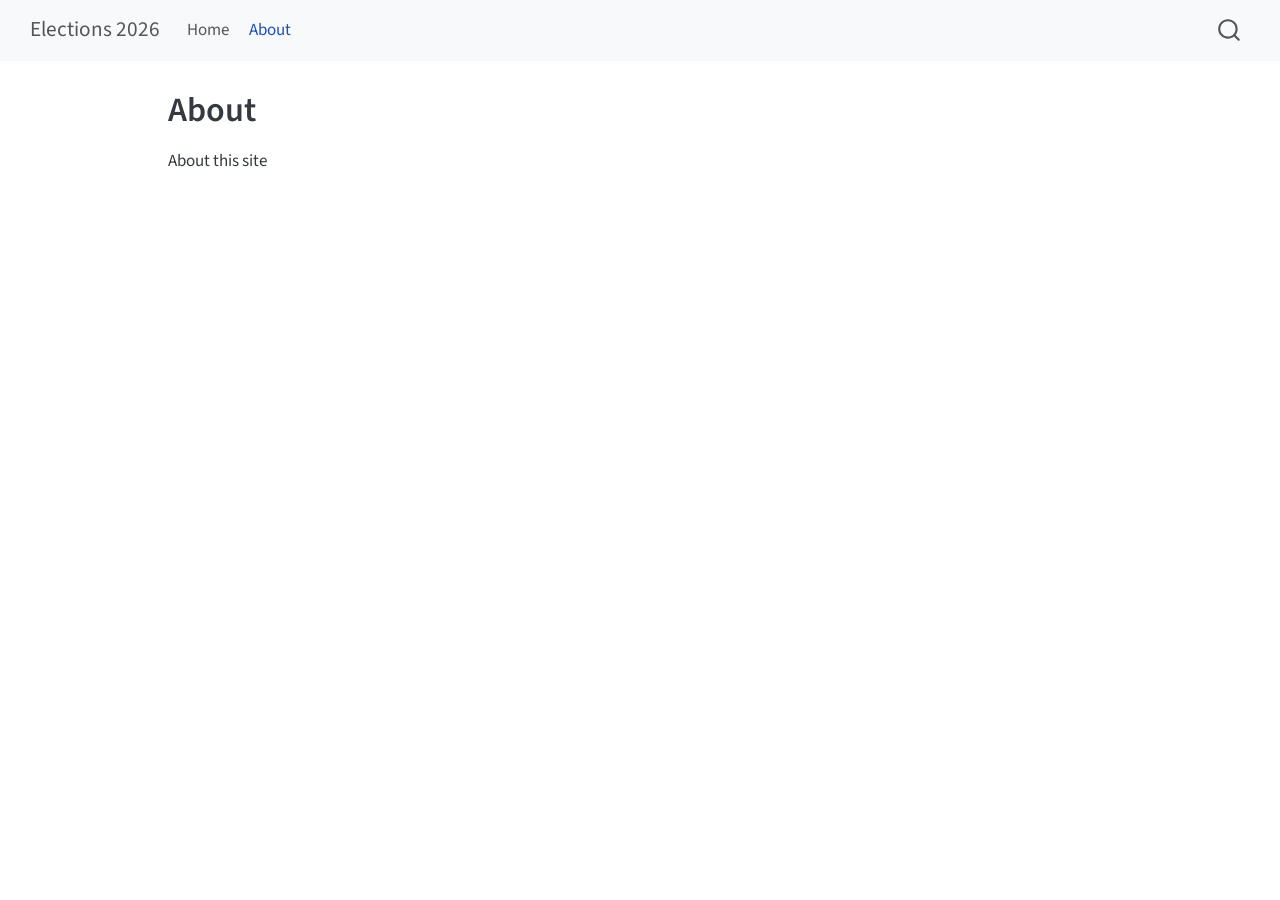
==== about.html @ f62c1c85 "Built site for gh-pages" ====
<!DOCTYPE html>
<html xmlns="http://www.w3.org/1999/xhtml" lang="en" xml:lang="en"><head>

<meta charset="utf-8">
<meta name="generator" content="quarto-1.10.19">

<meta name="viewport" content="width=device-width, initial-scale=1.0, user-scalable=yes">


<title>About – Elections 2026</title>
<style>
/* Default styles provided by pandoc.
** See https://pandoc.org/MANUAL.html#variables-for-html for config info.
*/
span.smallcaps{font-variant: small-caps;}
div.columns{display: flex; gap: 1.5em;}
div.column{flex: auto;}
@media screen {
div.columns{gap: min(4vw, 1.5em);}
div.column{overflow-x: auto;}
}
div.hanging-indent{margin-left: 1.5em; text-indent: -1.5em;}
ul.task-list{list-style: none;}
ul.task-list li input[type="checkbox"] {
  width: 0.8em;
  margin: 0 0.8em 0.2em -1em; /* quarto-specific, see https://github.com/quarto-dev/quarto-cli/issues/4556 */ 
  vertical-align: middle;
}
</style>


<script src="site_libs/quarto-nav/quarto-nav.js"></script>
<script src="site_libs/quarto-nav/headroom.min.js"></script>
<script src="site_libs/clipboard/clipboard.min.js"></script>
<script src="site_libs/quarto-search/autocomplete.umd.js"></script>
<script src="site_libs/quarto-search/fuse.min.js"></script>
<script src="site_libs/quarto-search/quarto-search.js"></script>
<meta name="quarto:offset" content="./">
<script src="site_libs/quarto-html/quarto.js" type="module"></script>
<script src="site_libs/quarto-html/tabsets/tabsets.js" type="module"></script>
<script src="site_libs/quarto-html/popper.min.js"></script>
<script src="site_libs/quarto-html/tippy.umd.min.js"></script>
<script src="site_libs/quarto-html/anchor.min.js"></script>
<link href="site_libs/quarto-html/tippy.css" rel="stylesheet">
<link href="site_libs/quarto-html/quarto-syntax-highlighting-bf27225e3a48a9273f3daa8f8e829971.css" rel="stylesheet" id="quarto-text-highlighting-styles">
<script src="site_libs/bootstrap/bootstrap.min.js"></script>
<link href="site_libs/bootstrap/bootstrap-icons.css" rel="stylesheet">
<link href="site_libs/bootstrap/bootstrap-977607561cd60f84a551947bb62c3781.min.css" rel="stylesheet" append-hash="true" id="quarto-bootstrap" data-mode="light">
<script id="quarto-search-options" type="application/json">{
  "location": "navbar",
  "copy-button": false,
  "collapse-after": 3,
  "panel-placement": "end",
  "type": "overlay",
  "limit": 50,
  "keyboard-shortcut": [
    "f",
    "/",
    "s"
  ],
  "show-item-context": false,
  "language": {
    "search-no-results-text": "No results",
    "search-matching-documents-text": "matching documents",
    "search-copy-link-title": "Copy link to search",
    "search-hide-matches-text": "Hide additional matches",
    "search-more-match-text": "more match in this document",
    "search-more-matches-text": "more matches in this document",
    "search-clear-button-title": "Clear",
    "search-text-placeholder": "",
    "search-detached-cancel-button-title": "Cancel",
    "search-submit-button-title": "Submit",
    "search-label": "Search"
  }
}</script>


<link rel="stylesheet" href="styles.css">
</head>

<body class="nav-fixed quarto-light">

<div id="quarto-search-results"></div>
  <header id="quarto-header" class="headroom fixed-top">
    <nav class="navbar navbar-expand-lg " data-bs-theme="dark">
      <div class="navbar-container container-fluid">
      <div class="navbar-brand-container mx-auto">
    <a class="navbar-brand" href="./index.html">
    <span class="navbar-title">Elections 2026</span>
    </a>
  </div>
            <div id="quarto-search" class="" title="Search"></div>
          <button class="navbar-toggler" type="button" data-bs-toggle="collapse" data-bs-target="#navbarCollapse" aria-controls="navbarCollapse" role="menu" aria-expanded="false" aria-label="Toggle navigation" onclick="if (window.quartoToggleHeadroom) { window.quartoToggleHeadroom(); }">
  <span class="navbar-toggler-icon"></span>
</button>
          <div class="collapse navbar-collapse" id="navbarCollapse">
            <ul class="navbar-nav navbar-nav-scroll me-auto">
  <li class="nav-item">
    <a class="nav-link" href="./index.html"> 
<span class="menu-text">Home</span></a>
  </li>  
  <li class="nav-item">
    <a class="nav-link active" href="./about.html" aria-current="page"> 
<span class="menu-text">About</span></a>
  </li>  
</ul>
          </div> <!-- /navcollapse -->
            <div class="quarto-navbar-tools">
</div>
      </div> <!-- /container-fluid -->
    </nav>
</header>
<!-- content -->
<div id="quarto-content" class="quarto-container page-columns page-rows-contents page-layout-article page-navbar">
<!-- sidebar -->
<!-- margin-sidebar -->
    <div id="quarto-margin-sidebar" class="sidebar margin-sidebar zindex-bottom">
        
    </div>
<!-- main -->
<main class="content" id="quarto-document-content">

<header id="title-block-header" class="quarto-title-block default">
<div class="quarto-title">
<h1 class="title">About</h1>
</div>



<div class="quarto-title-meta">

    
  
    
  </div>
  


</header>


<p>About this site</p>



</main> <!-- /main -->
<script id="quarto-html-after-body" type="application/javascript">
  window.document.addEventListener("DOMContentLoaded", function (event) {
    const icon = "";
    const anchorJS = new window.AnchorJS();
    anchorJS.options = {
      placement: 'right',
      icon: icon
    };
    anchorJS.add('.anchored');
    const isCodeAnnotation = (el) => {
      for (const clz of el.classList) {
        if (clz.startsWith('code-annotation-')) {                     
          return true;
        }
      }
      return false;
    }
    const onCopySuccess = function(e) {
      // button target
      const button = e.trigger;
      // don't keep focus
      button.blur();
      // flash "checked"
      button.classList.add('code-copy-button-checked');
      var currentTitle = button.getAttribute("title");
      button.setAttribute("title", "Copied!");
      let tooltip;
      if (window.bootstrap) {
        button.setAttribute("data-bs-toggle", "tooltip");
        button.setAttribute("data-bs-placement", "left");
        button.setAttribute("data-bs-title", "Copied!");
        tooltip = new bootstrap.Tooltip(button, 
          { trigger: "manual", 
            customClass: "code-copy-button-tooltip",
            offset: [0, -8]});
        tooltip.show();    
      }
      setTimeout(function() {
        if (tooltip) {
          tooltip.hide();
          button.removeAttribute("data-bs-title");
          button.removeAttribute("data-bs-toggle");
          button.removeAttribute("data-bs-placement");
        }
        button.setAttribute("title", currentTitle);
        button.classList.remove('code-copy-button-checked');
      }, 1000);
      // clear code selection
      e.clearSelection();
    }
    const getTextToCopy = function(trigger) {
      const outerScaffold = trigger.parentElement.cloneNode(true);
      const codeEl = outerScaffold.querySelector('code');
      for (const childEl of codeEl.children) {
        if (isCodeAnnotation(childEl)) {
          childEl.remove();
        }
      }
      return codeEl.innerText;
    }
    const clipboard = new window.ClipboardJS('.code-copy-button:not([data-in-quarto-modal])', {
      text: getTextToCopy
    });
    clipboard.on('success', onCopySuccess);
    if (window.document.getElementById('quarto-embedded-source-code-modal')) {
      const clipboardModal = new window.ClipboardJS('.code-copy-button[data-in-quarto-modal]', {
        text: getTextToCopy,
        container: window.document.getElementById('quarto-embedded-source-code-modal')
      });
      clipboardModal.on('success', onCopySuccess);
    }
      var localhostRegex = new RegExp(/^(?:http|https):\/\/localhost\:?[0-9]*\//);
      var mailtoRegex = new RegExp(/^mailto:/);
        var filterRegex = new RegExp('/' + window.location.host + '/');
      var isInternal = (href) => {
          return filterRegex.test(href) || localhostRegex.test(href) || mailtoRegex.test(href);
      }
      // Inspect non-navigation links and adorn them if external
     var links = window.document.querySelectorAll('a[href]:not(.nav-link):not(.navbar-brand):not(.toc-action):not(.sidebar-link):not(.sidebar-item-toggle):not(.pagination-link):not(.no-external):not([aria-hidden]):not(.dropdown-item):not(.quarto-navigation-tool):not(.about-link)');
      for (var i=0; i<links.length; i++) {
        const link = links[i];
        if (!isInternal(link.href)) {
          // undo the damage that might have been done by quarto-nav.js in the case of
          // links that we want to consider external
          if (link.dataset.originalHref !== undefined) {
            link.href = link.dataset.originalHref;
          }
        }
      }
    function tippyHover(el, contentFn, onTriggerFn, onUntriggerFn) {
      const config = {
        allowHTML: true,
        maxWidth: 500,
        delay: 100,
        arrow: false,
        appendTo: function(el) {
            return el.parentElement;
        },
        interactive: true,
        interactiveBorder: 10,
        theme: 'quarto',
        placement: 'bottom-start',
      };
      if (contentFn) {
        config.content = contentFn;
      }
      if (onTriggerFn) {
        config.onTrigger = onTriggerFn;
      }
      if (onUntriggerFn) {
        config.onUntrigger = onUntriggerFn;
      }
      window.tippy(el, config); 
    }
    const noterefs = window.document.querySelectorAll('a[role="doc-noteref"]');
    for (var i=0; i<noterefs.length; i++) {
      const ref = noterefs[i];
      tippyHover(ref, function() {
        // use id or data attribute instead here
        let href = ref.getAttribute('data-footnote-href') || ref.getAttribute('href');
        try { href = new URL(href).hash; } catch {}
        const id = href.replace(/^#\/?/, "");
        const note = window.document.getElementById(id);
        if (note) {
          return note.innerHTML;
        } else {
          return "";
        }
      });
    }
    const xrefs = window.document.querySelectorAll('a.quarto-xref');
    const processXRef = (id, note) => {
      // Strip column container classes
      const stripColumnClz = (el) => {
        el.classList.remove("page-full", "page-columns");
        if (el.children) {
          for (const child of el.children) {
            stripColumnClz(child);
          }
        }
      }
      stripColumnClz(note)
      if (id === null || id.startsWith('sec-')) {
        // Special case sections, only their first couple elements
        const container = document.createElement("div");
        if (note.children && note.children.length > 2) {
          container.appendChild(note.children[0].cloneNode(true));
          for (let i = 1; i < note.children.length; i++) {
            const child = note.children[i];
            if (child.tagName === "P" && child.innerText === "") {
              continue;
            } else {
              container.appendChild(child.cloneNode(true));
              break;
            }
          }
          if (window.Quarto?.typesetMath) {
            window.Quarto.typesetMath(container);
          }
          return container.innerHTML
        } else {
          if (window.Quarto?.typesetMath) {
            window.Quarto.typesetMath(note);
          }
          return note.innerHTML;
        }
      } else {
        // Remove any anchor links if they are present
        const anchorLink = note.querySelector('a.anchorjs-link');
        if (anchorLink) {
          anchorLink.remove();
        }
        if (window.Quarto?.typesetMath) {
          window.Quarto.typesetMath(note);
        }
        if (note.classList.contains("callout")) {
          return note.outerHTML;
        } else {
          return note.innerHTML;
        }
      }
    }
    for (var i=0; i<xrefs.length; i++) {
      const xref = xrefs[i];
      tippyHover(xref, undefined, function(instance) {
        instance.disable();
        let url = xref.getAttribute('href');
        let hash = undefined; 
        if (url.startsWith('#')) {
          hash = url;
        } else {
          try { hash = new URL(url).hash; } catch {}
        }
        if (hash) {
          const id = hash.replace(/^#\/?/, "");
          const note = window.document.getElementById(id);
          if (note !== null) {
            try {
              const html = processXRef(id, note.cloneNode(true));
              instance.setContent(html);
            } finally {
              instance.enable();
              instance.show();
            }
          } else {
            // See if we can fetch this
            fetch(url.split('#')[0])
            .then(res => res.text())
            .then(html => {
              const parser = new DOMParser();
              const htmlDoc = parser.parseFromString(html, "text/html");
              const note = htmlDoc.getElementById(id);
              if (note !== null) {
                const html = processXRef(id, note);
                instance.setContent(html);
              } 
            }).finally(() => {
              instance.enable();
              instance.show();
            });
          }
        } else {
          // See if we can fetch a full url (with no hash to target)
          // This is a special case and we should probably do some content thinning / targeting
          fetch(url)
          .then(res => res.text())
          .then(html => {
            const parser = new DOMParser();
            const htmlDoc = parser.parseFromString(html, "text/html");
            const note = htmlDoc.querySelector('main.content');
            if (note !== null) {
              // This should only happen for chapter cross references
              // (since there is no id in the URL)
              // remove the first header
              if (note.children.length > 0 && note.children[0].tagName === "HEADER") {
                note.children[0].remove();
              }
              const html = processXRef(null, note);
              instance.setContent(html);
            } 
          }).finally(() => {
            instance.enable();
            instance.show();
          });
        }
      }, function(instance) {
      });
    }
        let selectedAnnoteEl;
        const selectorForAnnotation = ( cell, annotation) => {
          let cellAttr = 'data-code-cell="' + cell + '"';
          let lineAttr = 'data-code-annotation="' +  annotation + '"';
          const selector = 'span[' + cellAttr + '][' + lineAttr + ']';
          return selector;
        }
        const selectCodeLines = (annoteEl) => {
          const doc = window.document;
          const targetCell = annoteEl.getAttribute("data-target-cell");
          const targetAnnotation = annoteEl.getAttribute("data-target-annotation");
          const annoteSpan = window.document.querySelector(selectorForAnnotation(targetCell, targetAnnotation));
          const lines = annoteSpan.getAttribute("data-code-lines").split(",");
          const lineIds = lines.map((line) => {
            return targetCell + "-" + line;
          })
          let top = null;
          let height = null;
          let parent = null;
          if (lineIds.length > 0) {
              //compute the position of the single el (top and bottom and make a div)
              const el = window.document.getElementById(lineIds[0]);
              top = el.offsetTop;
              height = el.offsetHeight;
              parent = el.parentElement.parentElement;
            if (lineIds.length > 1) {
              const lastEl = window.document.getElementById(lineIds[lineIds.length - 1]);
              const bottom = lastEl.offsetTop + lastEl.offsetHeight;
              height = bottom - top;
            }
            if (top !== null && height !== null && parent !== null) {
              // cook up a div (if necessary) and position it 
              let div = window.document.getElementById("code-annotation-line-highlight");
              if (div === null) {
                div = window.document.createElement("div");
                div.setAttribute("id", "code-annotation-line-highlight");
                div.style.position = 'absolute';
                parent.appendChild(div);
              }
              div.style.top = top - 2 + "px";
              div.style.height = height + 4 + "px";
              div.style.left = 0;
              let gutterDiv = window.document.getElementById("code-annotation-line-highlight-gutter");
              if (gutterDiv === null) {
                gutterDiv = window.document.createElement("div");
                gutterDiv.setAttribute("id", "code-annotation-line-highlight-gutter");
                gutterDiv.style.position = 'absolute';
                const codeCell = window.document.getElementById(targetCell);
                const gutter = codeCell.querySelector('.code-annotation-gutter');
                gutter.appendChild(gutterDiv);
              }
              gutterDiv.style.top = top - 2 + "px";
              gutterDiv.style.height = height + 4 + "px";
            }
            selectedAnnoteEl = annoteEl;
          }
        };
        const unselectCodeLines = () => {
          const elementsIds = ["code-annotation-line-highlight", "code-annotation-line-highlight-gutter"];
          elementsIds.forEach((elId) => {
            const div = window.document.getElementById(elId);
            if (div) {
              div.remove();
            }
          });
          selectedAnnoteEl = undefined;
        };
          // Handle positioning of the toggle
      window.addEventListener(
        "resize",
        throttle(() => {
          elRect = undefined;
          if (selectedAnnoteEl) {
            selectCodeLines(selectedAnnoteEl);
          }
        }, 10)
      );
      function throttle(fn, ms) {
      let throttle = false;
      let timer;
        return (...args) => {
          if(!throttle) { // first call gets through
              fn.apply(this, args);
              throttle = true;
          } else { // all the others get throttled
              if(timer) clearTimeout(timer); // cancel #2
              timer = setTimeout(() => {
                fn.apply(this, args);
                timer = throttle = false;
              }, ms);
          }
        };
      }
        // Attach click handler to the DT
        const annoteDls = window.document.querySelectorAll('dt[data-target-cell]');
        for (const annoteDlNode of annoteDls) {
          annoteDlNode.addEventListener('click', (event) => {
            const clickedEl = event.target;
            if (clickedEl !== selectedAnnoteEl) {
              unselectCodeLines();
              const activeEl = window.document.querySelector('dt[data-target-cell].code-annotation-active');
              if (activeEl) {
                activeEl.classList.remove('code-annotation-active');
              }
              selectCodeLines(clickedEl);
              clickedEl.classList.add('code-annotation-active');
            } else {
              // Unselect the line
              unselectCodeLines();
              clickedEl.classList.remove('code-annotation-active');
            }
          });
        }
    const findCites = (el) => {
      const parentEl = el.parentElement;
      if (parentEl) {
        const cites = parentEl.dataset.cites;
        if (cites) {
          return {
            el,
            cites: cites.split(' ')
          };
        } else {
          return findCites(el.parentElement)
        }
      } else {
        return undefined;
      }
    };
    var bibliorefs = window.document.querySelectorAll('a[role="doc-biblioref"]');
    for (var i=0; i<bibliorefs.length; i++) {
      const ref = bibliorefs[i];
      const citeInfo = findCites(ref);
      if (citeInfo) {
        tippyHover(citeInfo.el, function() {
          var popup = window.document.createElement('div');
          citeInfo.cites.forEach(function(cite) {
            var citeDiv = window.document.createElement('div');
            citeDiv.classList.add('hanging-indent');
            citeDiv.classList.add('csl-entry');
            var biblioDiv = window.document.getElementById('ref-' + cite);
            if (biblioDiv) {
              citeDiv.innerHTML = biblioDiv.innerHTML;
            }
            popup.appendChild(citeDiv);
          });
          return popup.innerHTML;
        });
      }
    }
  });
  </script>
</div> <!-- /content -->




</body></html>
---- site_libs/quarto-html/tippy.css ----
.tippy-box[data-animation=fade][data-state=hidden]{opacity:0}[data-tippy-root]{max-width:calc(100vw - 10px)}.tippy-box{position:relative;background-color:#333;color:#fff;border-radius:4px;font-size:14px;line-height:1.4;white-space:normal;outline:0;transition-property:transform,visibility,opacity}.tippy-box[data-placement^=top]>.tippy-arrow{bottom:0}.tippy-box[data-placement^=top]>.tippy-arrow:before{bottom:-7px;left:0;border-width:8px 8px 0;border-top-color:initial;transform-origin:center top}.tippy-box[data-placement^=bottom]>.tippy-arrow{top:0}.tippy-box[data-placement^=bottom]>.tippy-arrow:before{top:-7px;left:0;border-width:0 8px 8px;border-bottom-color:initial;transform-origin:center bottom}.tippy-box[data-placement^=left]>.tippy-arrow{right:0}.tippy-box[data-placement^=left]>.tippy-arrow:before{border-width:8px 0 8px 8px;border-left-color:initial;right:-7px;transform-origin:center left}.tippy-box[data-placement^=right]>.tippy-arrow{left:0}.tippy-box[data-placement^=right]>.tippy-arrow:before{left:-7px;border-width:8px 8px 8px 0;border-right-color:initial;transform-origin:center right}.tippy-box[data-inertia][data-state=visible]{transition-timing-function:cubic-bezier(.54,1.5,.38,1.11)}.tippy-arrow{width:16px;height:16px;color:#333}.tippy-arrow:before{content:"";position:absolute;border-color:transparent;border-style:solid}.tippy-content{position:relative;padding:5px 9px;z-index:1}
---- site_libs/quarto-html/quarto-syntax-highlighting-bf27225e3a48a9273f3daa8f8e829971.css ----
/* quarto syntax highlight colors */
:root {
  --quarto-hl-ot-color: #003B4F;
  --quarto-hl-at-color: #657422;
  --quarto-hl-ss-color: #20794D;
  --quarto-hl-an-color: #5E5E5E;
  --quarto-hl-fu-color: #4758AB;
  --quarto-hl-st-color: #20794D;
  --quarto-hl-cf-color: #003B4F;
  --quarto-hl-op-color: #5E5E5E;
  --quarto-hl-er-color: #AD0000;
  --quarto-hl-bn-color: #AD0000;
  --quarto-hl-al-color: #AD0000;
  --quarto-hl-va-color: #111111;
  --quarto-hl-bu-color: inherit;
  --quarto-hl-ex-color: inherit;
  --quarto-hl-pp-color: #AD0000;
  --quarto-hl-in-color: #5E5E5E;
  --quarto-hl-vs-color: #20794D;
  --quarto-hl-wa-color: #5E5E5E;
  --quarto-hl-do-color: #5E5E5E;
  --quarto-hl-im-color: #00769E;
  --quarto-hl-ch-color: #20794D;
  --quarto-hl-dt-color: #AD0000;
  --quarto-hl-fl-color: #AD0000;
  --quarto-hl-co-color: #5E5E5E;
  --quarto-hl-cv-color: #5E5E5E;
  --quarto-hl-cn-color: #8f5902;
  --quarto-hl-sc-color: #5E5E5E;
  --quarto-hl-dv-color: #AD0000;
  --quarto-hl-kw-color: #003B4F;
}

/* other quarto variables */
:root {
  --quarto-font-monospace: SFMono-Regular, Menlo, Monaco, Consolas, "Liberation Mono", "Courier New", monospace;
}

/* syntax highlight based on Pandoc's rules */
pre > code.sourceCode > span {
  color: #003B4F;
}

code.sourceCode > span {
  color: #003B4F;
}

div.sourceCode,
div.sourceCode pre.sourceCode {
  color: #003B4F;
}

/* Normal */
code span {
  color: #003B4F;
}

/* Alert */
code span.al {
  color: #AD0000;
  font-style: inherit;
}

/* Annotation */
code span.an {
  color: #5E5E5E;
  font-style: inherit;
}

/* Attribute */
code span.at {
  color: #657422;
  font-style: inherit;
}

/* BaseN */
code span.bn {
  color: #AD0000;
  font-style: inherit;
}

/* BuiltIn */
code span.bu {
  font-style: inherit;
}

/* ControlFlow */
code span.cf {
  color: #003B4F;
  font-weight: bold;
  font-style: inherit;
}

/* Char */
code span.ch {
  color: #20794D;
  font-style: inherit;
}

/* Constant */
code span.cn {
  color: #8f5902;
  font-style: inherit;
}

/* Comment */
code span.co {
  color: #5E5E5E;
  font-style: inherit;
}

/* CommentVar */
code span.cv {
  color: #5E5E5E;
  font-style: italic;
}

/* Documentation */
code span.do {
  color: #5E5E5E;
  font-style: italic;
}

/* DataType */
code span.dt {
  color: #AD0000;
  font-style: inherit;
}

/* DecVal */
code span.dv {
  color: #AD0000;
  font-style: inherit;
}

/* Error */
code span.er {
  color: #AD0000;
  font-style: inherit;
}

/* Extension */
code span.ex {
  font-style: inherit;
}

/* Float */
code span.fl {
  color: #AD0000;
  font-style: inherit;
}

/* Function */
code span.fu {
  color: #4758AB;
  font-style: inherit;
}

/* Import */
code span.im {
  color: #00769E;
  font-style: inherit;
}

/* Information */
code span.in {
  color: #5E5E5E;
  font-style: inherit;
}

/* Keyword */
code span.kw {
  color: #003B4F;
  font-weight: bold;
  font-style: inherit;
}

/* Operator */
code span.op {
  color: #5E5E5E;
  font-style: inherit;
}

/* Other */
code span.ot {
  color: #003B4F;
  font-style: inherit;
}

/* Preprocessor */
code span.pp {
  color: #AD0000;
  font-style: inherit;
}

/* SpecialChar */
code span.sc {
  color: #5E5E5E;
  font-style: inherit;
}

/* SpecialString */
code span.ss {
  color: #20794D;
  font-style: inherit;
}

/* String */
code span.st {
  color: #20794D;
  font-style: inherit;
}

/* Variable */
code span.va {
  color: #111111;
  font-style: inherit;
}

/* VerbatimString */
code span.vs {
  color: #20794D;
  font-style: inherit;
}

/* Warning */
code span.wa {
  color: #5E5E5E;
  font-style: italic;
}

.prevent-inlining {
  content: "</";
}

/*# sourceMappingURL=8be38f48d34c45af72792cbd699585e7.css.map */
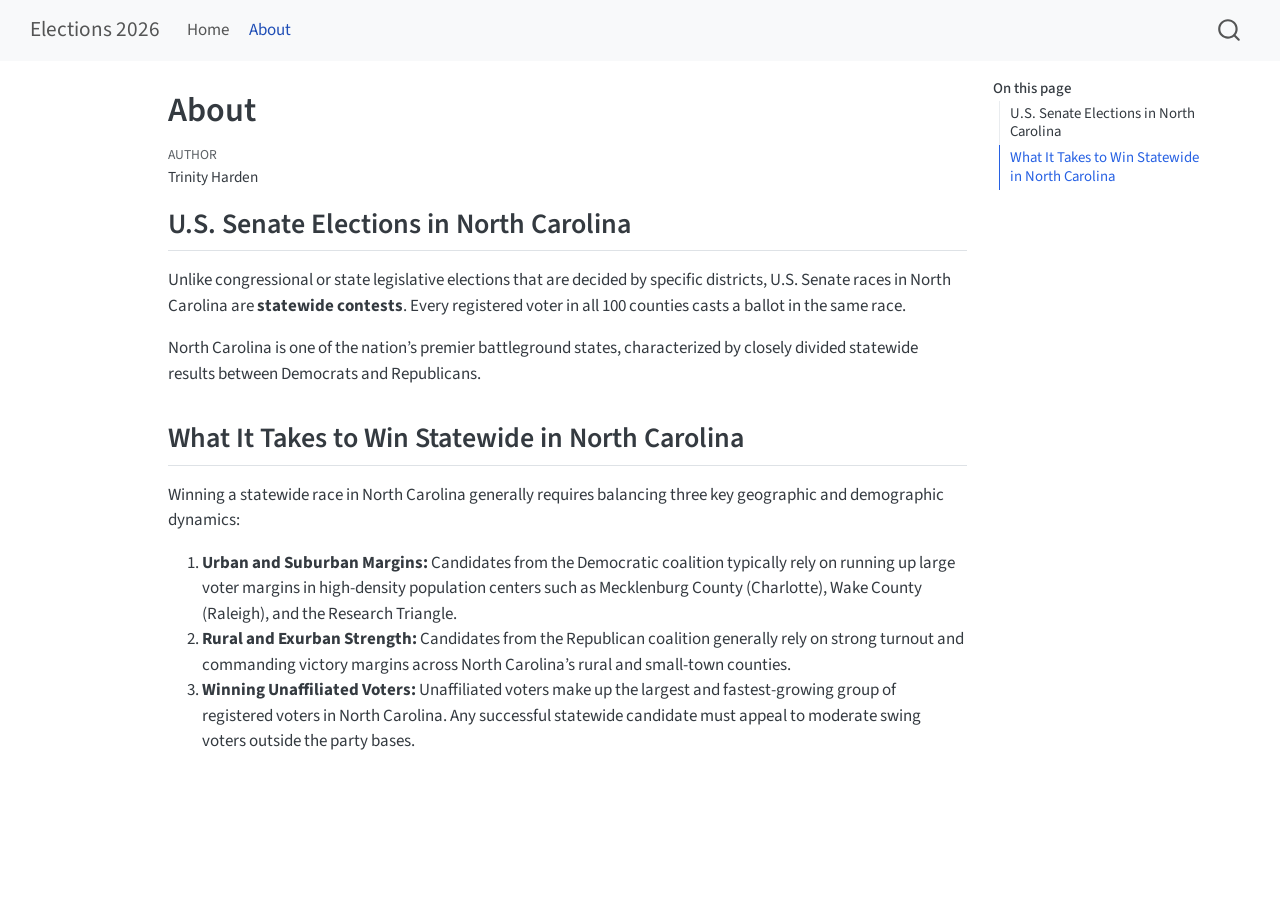
==== commit 38f41fe3: "Built site for gh-pages" ====
--- a/about.html
+++ b/about.html
@@ -6,6 +6,7 @@
 
 <meta name="viewport" content="width=device-width, initial-scale=1.0, user-scalable=yes">
 
+<meta name="author" content="Trinity Harden">
 
 <title>About – Elections 2026</title>
 <style>
@@ -114,8 +115,15 @@
 <div id="quarto-content" class="quarto-container page-columns page-rows-contents page-layout-article page-navbar">
 <!-- sidebar -->
 <!-- margin-sidebar -->
-    <div id="quarto-margin-sidebar" class="sidebar margin-sidebar zindex-bottom">
-        
+    <div id="quarto-margin-sidebar" class="sidebar margin-sidebar">
+        <nav id="TOC" role="doc-toc" class="toc-active">
+    <h2 id="toc-title">On this page</h2>
+   
+  <ul>
+  <li><a href="#u.s.-senate-elections-in-north-carolina" id="toc-u.s.-senate-elections-in-north-carolina" class="nav-link active" data-scroll-target="#u.s.-senate-elections-in-north-carolina">U.S. Senate Elections in North Carolina</a></li>
+  <li><a href="#what-it-takes-to-win-statewide-in-north-carolina" id="toc-what-it-takes-to-win-statewide-in-north-carolina" class="nav-link" data-scroll-target="#what-it-takes-to-win-statewide-in-north-carolina">What It Takes to Win Statewide in North Carolina</a></li>
+  </ul>
+</nav>
     </div>
 <!-- main -->
 <main class="content" id="quarto-document-content">
@@ -129,6 +137,12 @@
 
 <div class="quarto-title-meta">
 
+    <div>
+    <div class="quarto-title-meta-heading">Author</div>
+    <div class="quarto-title-meta-contents">
+             <p>Trinity Harden </p>
+          </div>
+  </div>
     
   
     
@@ -139,9 +153,22 @@
 </header>
 
 
-<p>About this site</p>
-
-
+<section id="u.s.-senate-elections-in-north-carolina" class="level2">
+<h2 class="anchored" data-anchor-id="u.s.-senate-elections-in-north-carolina">U.S. Senate Elections in North Carolina</h2>
+<p>Unlike congressional or state legislative elections that are decided by specific districts, U.S. Senate races in North Carolina are <strong>statewide contests</strong>. Every registered voter in all 100 counties casts a ballot in the same race.</p>
+<p>North Carolina is one of the nation’s premier battleground states, characterized by closely divided statewide results between Democrats and Republicans.</p>
+</section>
+<section id="what-it-takes-to-win-statewide-in-north-carolina" class="level2">
+<h2 class="anchored" data-anchor-id="what-it-takes-to-win-statewide-in-north-carolina">What It Takes to Win Statewide in North Carolina</h2>
+<p>Winning a statewide race in North Carolina generally requires balancing three key geographic and demographic dynamics:</p>
+<ol type="1">
+<li><strong>Urban and Suburban Margins:</strong> Candidates from the Democratic coalition typically rely on running up large voter margins in high-density population centers such as Mecklenburg County (Charlotte), Wake County (Raleigh), and the Research Triangle.</li>
+<li><strong>Rural and Exurban Strength:</strong> Candidates from the Republican coalition generally rely on strong turnout and commanding victory margins across North Carolina’s rural and small-town counties.</li>
+<li><strong>Winning Unaffiliated Voters:</strong> Unaffiliated voters make up the largest and fastest-growing group of registered voters in North Carolina. Any successful statewide candidate must appeal to moderate swing voters outside the party bases.</li>
+</ol>
+
+
+</section>
 
 </main> <!-- /main -->
 <script id="quarto-html-after-body" type="application/javascript">
@@ -217,7 +244,7 @@
     }
       var localhostRegex = new RegExp(/^(?:http|https):\/\/localhost\:?[0-9]*\//);
       var mailtoRegex = new RegExp(/^mailto:/);
-        var filterRegex = new RegExp('/' + window.location.host + '/');
+        var filterRegex = new RegExp("https:\/\/Trinnn28\.github\.io\/elections-2026\/");
       var isInternal = (href) => {
           return filterRegex.test(href) || localhostRegex.test(href) || mailtoRegex.test(href);
       }
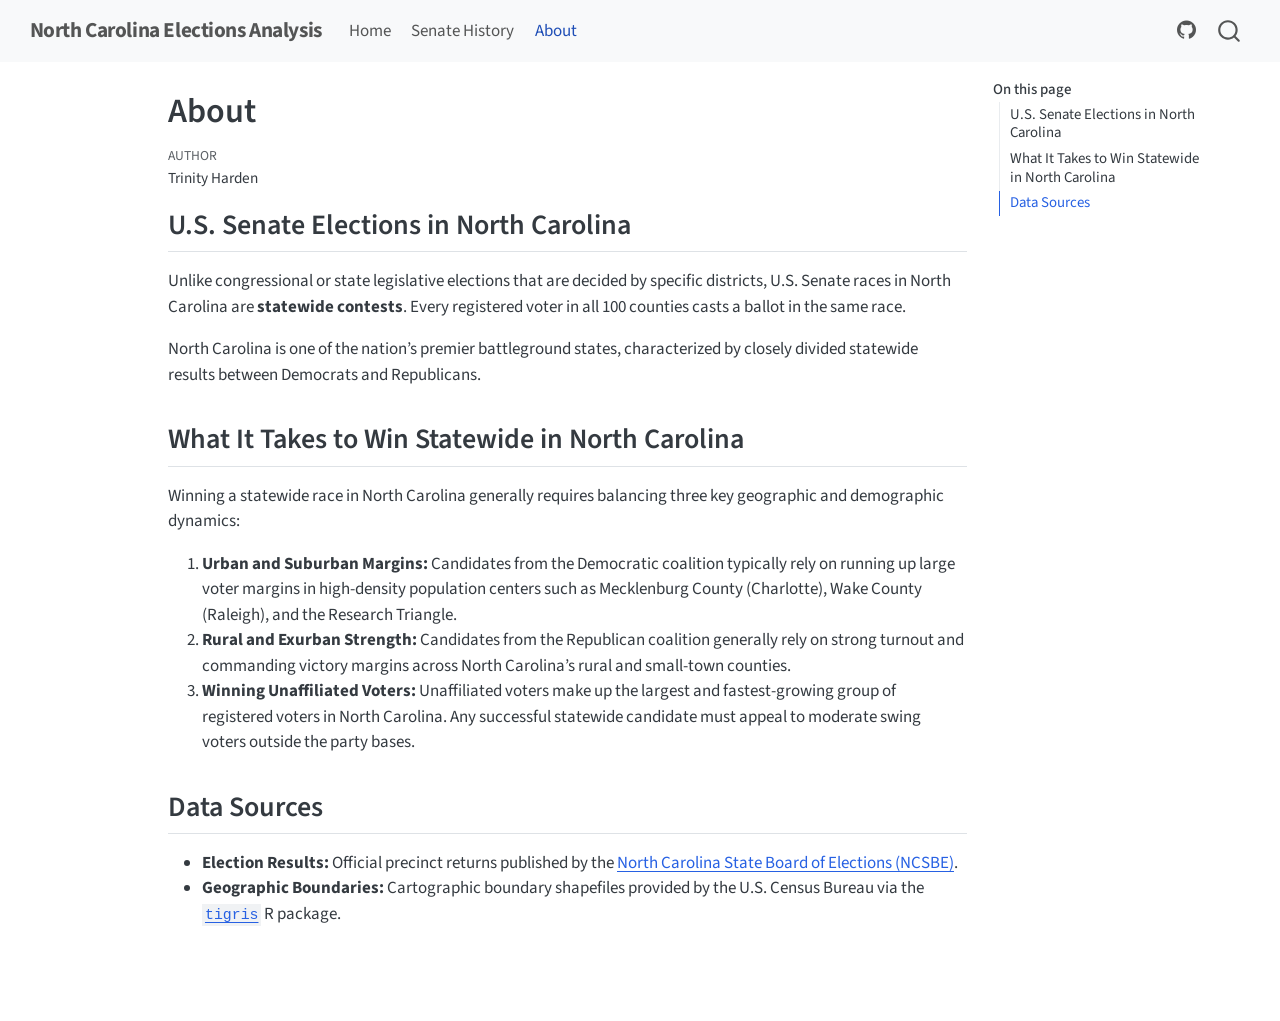
==== commit b873f0f2: "Built site for gh-pages" ====
--- a/about.html
+++ b/about.html
@@ -8,7 +8,7 @@
 
 <meta name="author" content="Trinity Harden">
 
-<title>About – Elections 2026</title>
+<title>About – North Carolina Elections Analysis</title>
 <style>
 /* Default styles provided by pandoc.
 ** See https://pandoc.org/MANUAL.html#variables-for-html for config info.
@@ -87,7 +87,7 @@
       <div class="navbar-container container-fluid">
       <div class="navbar-brand-container mx-auto">
     <a class="navbar-brand" href="./index.html">
-    <span class="navbar-title">Elections 2026</span>
+    <span class="navbar-title">North Carolina Elections Analysis</span>
     </a>
   </div>
             <div id="quarto-search" class="" title="Search"></div>
@@ -101,8 +101,19 @@
 <span class="menu-text">Home</span></a>
   </li>  
   <li class="nav-item">
+    <a class="nav-link" href="./senate-history.html"> 
+<span class="menu-text">Senate History</span></a>
+  </li>  
+  <li class="nav-item">
     <a class="nav-link active" href="./about.html" aria-current="page"> 
 <span class="menu-text">About</span></a>
+  </li>  
+</ul>
+            <ul class="navbar-nav navbar-nav-scroll ms-auto">
+  <li class="nav-item compact">
+    <a class="nav-link" href="https://github.com/Trinnn28/elections-2026"> <i class="bi bi-github" role="img">
+</i> 
+<span class="menu-text"></span></a>
   </li>  
 </ul>
           </div> <!-- /navcollapse -->
@@ -122,6 +133,7 @@
   <ul>
   <li><a href="#u.s.-senate-elections-in-north-carolina" id="toc-u.s.-senate-elections-in-north-carolina" class="nav-link active" data-scroll-target="#u.s.-senate-elections-in-north-carolina">U.S. Senate Elections in North Carolina</a></li>
   <li><a href="#what-it-takes-to-win-statewide-in-north-carolina" id="toc-what-it-takes-to-win-statewide-in-north-carolina" class="nav-link" data-scroll-target="#what-it-takes-to-win-statewide-in-north-carolina">What It Takes to Win Statewide in North Carolina</a></li>
+  <li><a href="#data-sources" id="toc-data-sources" class="nav-link" data-scroll-target="#data-sources">Data Sources</a></li>
   </ul>
 </nav>
     </div>
@@ -166,6 +178,13 @@
 <li><strong>Rural and Exurban Strength:</strong> Candidates from the Republican coalition generally rely on strong turnout and commanding victory margins across North Carolina’s rural and small-town counties.</li>
 <li><strong>Winning Unaffiliated Voters:</strong> Unaffiliated voters make up the largest and fastest-growing group of registered voters in North Carolina. Any successful statewide candidate must appeal to moderate swing voters outside the party bases.</li>
 </ol>
+</section>
+<section id="data-sources" class="level2">
+<h2 class="anchored" data-anchor-id="data-sources">Data Sources</h2>
+<ul>
+<li><strong>Election Results:</strong> Official precinct returns published by the <a href="https://www.ncsbe.gov/results-data/election-results/historical-election-results-data">North Carolina State Board of Elections (NCSBE)</a>.</li>
+<li><strong>Geographic Boundaries:</strong> Cartographic boundary shapefiles provided by the U.S. Census Bureau via the <a href="https://github.com/walkerke/tigris"><code>tigris</code></a> R package.</li>
+</ul>
 
 
 </section>
--- a/styles.css
+++ b/styles.css
@@ -0,0 +1,24 @@
+/* Custom professional styles */
+.navbar-brand {
+  font-weight: 700;
+  letter-spacing: -0.02em;
+}
+
+.lead {
+  font-size: 1.15rem;
+  line-height: 1.6;
+  color: #495057;
+}
+
+.figure img {
+  border-radius: 8px;
+  box-shadow: 0 4px 12px rgba(0, 0, 0, 0.08);
+}
+
+.leaflet-container {
+  border-radius: 8px;
+  box-shadow: 0 4px 12px rgba(0, 0, 0, 0.08);
+  margin-top: 1rem;
+  margin-bottom: 1.5rem;
+}
+
